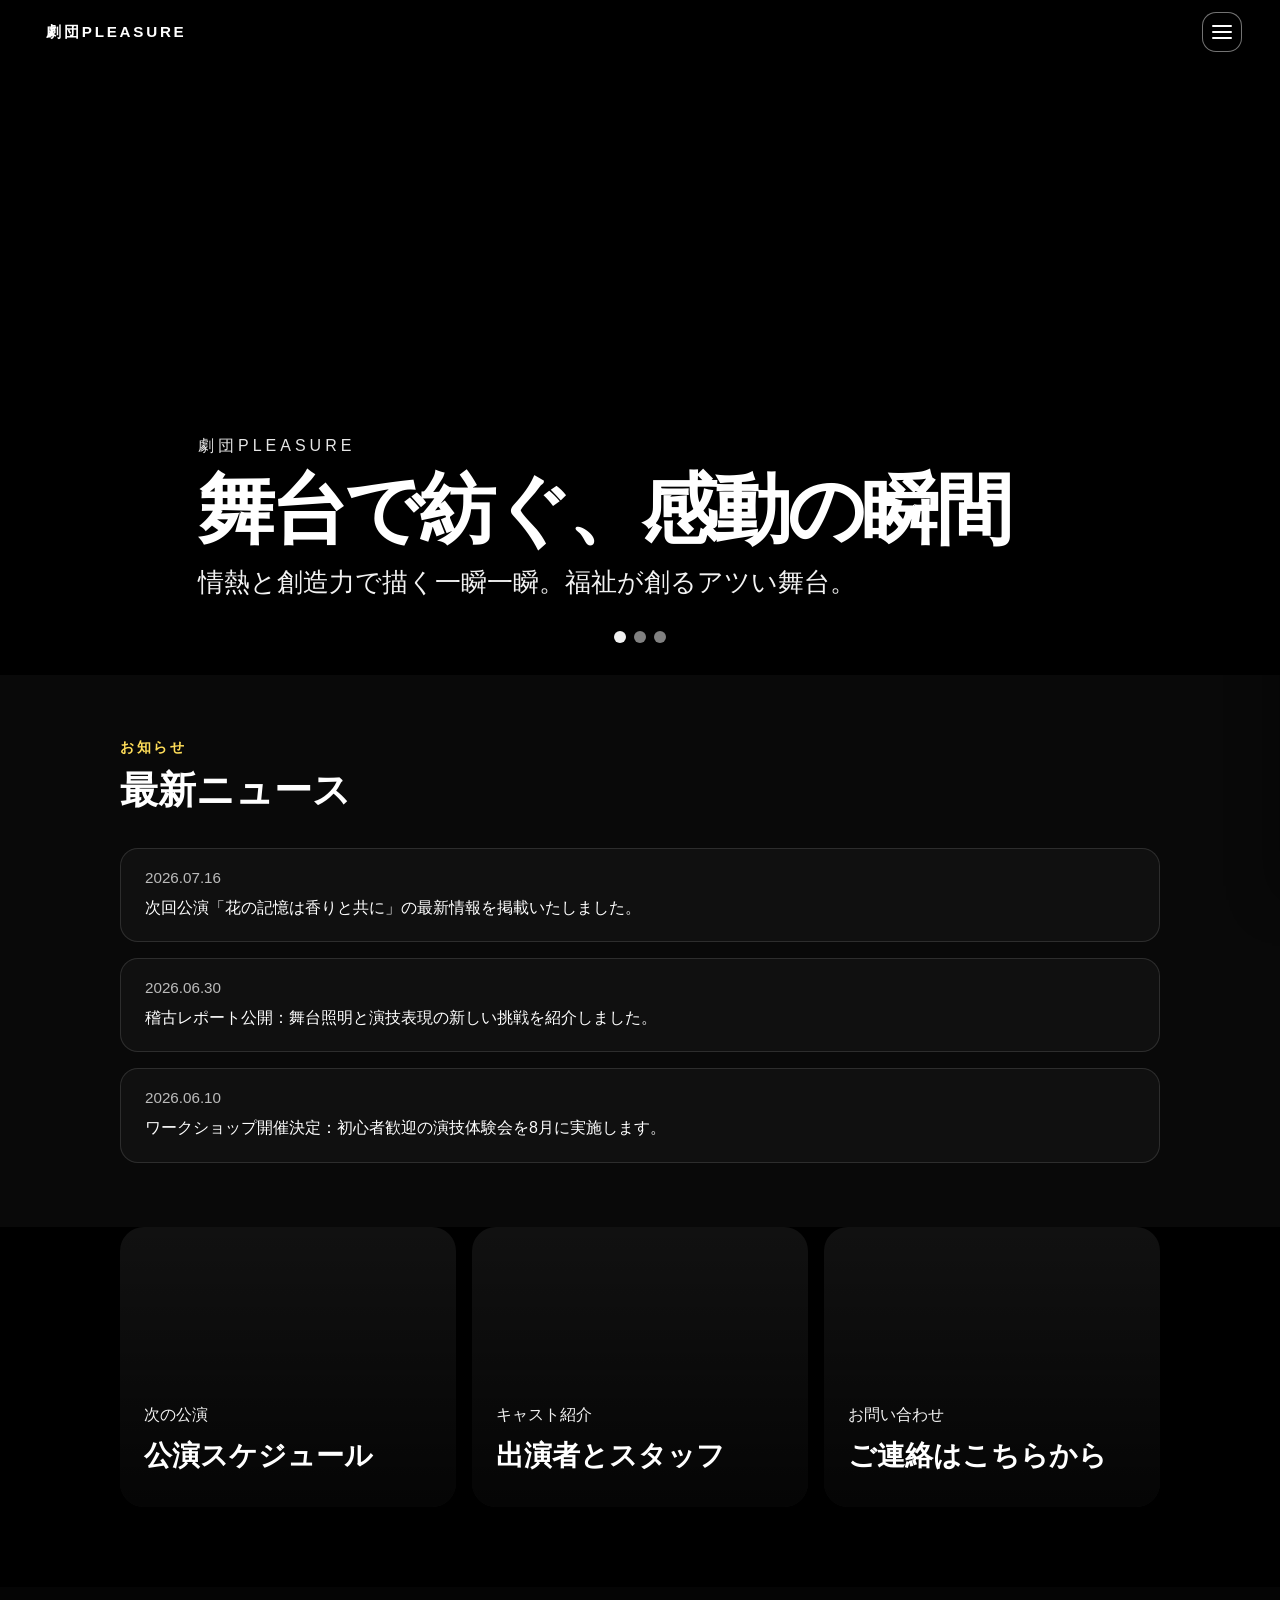
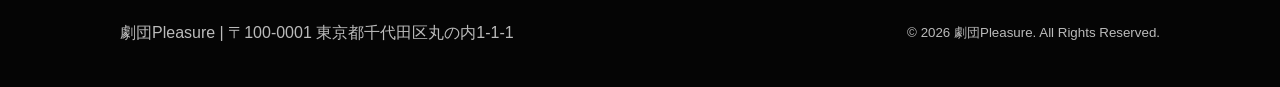
==== index.html @ 7411cb07 "Add files via upload" ====
<!DOCTYPE html>
<html lang="ja">

<head>
    <meta charset="UTF-8">
    <meta name="viewport" content="width=device-width, initial-scale=1.0">
    <title>劇団Pleasure</title>
    <link rel="stylesheet" href="styles.css">
</head>
<body>
    <header class="navbar">
        <a href="index.html" class="navbar__logo">劇団Pleasure</a>
        <button class="navbar__toggle" type="button" aria-expanded="false" aria-controls="main-menu">
            <span aria-hidden="true"></span>
        </button>
    </header>
    <div class="navbar__backdrop" data-navbar-backdrop></div>
    <nav class="navbar__menu" id="main-menu" aria-hidden="true">
        <ul>
            <li><a href="index.html">ホーム</a></li>
            <li><a href="news.html">お知らせ</a></li>
            <li><a href="schedule.html">公演スケジュール</a></li>
            <li><a href="ticket.html">チケット</a></li>
            <li><a href="cast.html">出演者紹介</a></li>
            <li><a href="contact.html">お問い合わせ</a></li>
        </ul>
    </nav>
    <section class="hero">
        <div class="hero__slide active" style="background-image:url('https://images.unsplash.com/photo-1524985069026-dd778a71c7b4?auto=format&fit=crop&w=1600&q=80');"></div>
        <div class="hero__slide" style="background-image:url('https://images.unsplash.com/photo-1488161628813-04466f872be2?auto=format&fit=crop&w=1600&q=80');"></div>
        <div class="hero__slide" style="background-image:url('https://images.unsplash.com/photo-1511671782779-c97d3d27a1d4?auto=format&fit=crop&w=1600&q=80');"></div>
        <div class="hero__overlay"></div>
        <div class="hero__content">
            <p class="hero__eyebrow">劇団Pleasure</p>
            <h1 class="hero__title">舞台で紡ぐ、感動の瞬間</h1>
            <p class="hero__subtitle">情熱と創造力で描く一瞬一瞬。福祉が創るアツい舞台。</p>
        </div>
        <div class="hero__nav" aria-label="スライドショーのナビゲーション">
            <button class="active" aria-label="スライド1"></button>
            <button aria-label="スライド2"></button>
            <button aria-label="スライド3"></button>
        </div>
    </section>

    <section id="announcement" class="announcement">
        <div class="container">
            <div class="announcement__head">
                <p class="section-label">お知らせ</p>
                <h2>最新ニュース</h2>
            </div>
            <ul class="announcement__list">
                <li>
                    <span>2026.07.16</span>
                    <p>次回公演「花の記憶は香りと共に」の最新情報を掲載いたしました。</p>
                </li>
                <li>
                    <span>2026.06.30</span>
                    <p>稽古レポート公開：舞台照明と演技表現の新しい挑戦を紹介しました。</p>
                </li>
                <li>
                    <span>2026.06.10</span>
                    <p>ワークショップ開催決定：初心者歓迎の演技体験会を8月に実施します。</p>
                </li>
            </ul>
        </div>
    </section>

    <section class="jump-cards">
        <a class="card" href="schedule.html" aria-label="次の公演ページへ移動">
            <div class="card__bg" style="background-image:url('https://images.unsplash.com/photo-1518972559570-4ca3501278f4?auto=format&fit=crop&w=1200&q=80');"></div>
            <div class="card__copy">
                <p>次の公演</p>
                <h3>公演スケジュール</h3>
            </div>
        </a>
        <a class="card" href="cast.html" aria-label="キャスト紹介ページへ移動">
            <div class="card__bg" style="background-image:url('https://images.unsplash.com/photo-1490481651871-ab68de25d43d?auto=format&fit=crop&w=1200&q=80');"></div>
            <div class="card__copy">
                <p>キャスト紹介</p>
                <h3>出演者とスタッフ</h3>
            </div>
        </a>
        <a class="card" href="contact.html" aria-label="お問い合わせページへ移動">
            <div class="card__bg" style="background-image:url('https://images.unsplash.com/photo-1500530855697-b586d89ba3ee?auto=format&fit=crop&w=1200&q=80');"></div>
            <div class="card__copy">
                <p>お問い合わせ</p>
                <h3>ご連絡はこちらから</h3>
            </div>
        </a>
    </section>

    <footer class="site-footer">
        <div class="container footer-inner">
            <p>劇団Pleasure | 〒100-0001 東京都千代田区丸の内1-1-1</p>
            <small>&copy; 2026 劇団Pleasure. All Rights Reserved.</small>
        </div>
    </footer>

    <script src="scripts.js"></script>
</body>
</html>
---- styles.css ----
﻿* {
    box-sizing: border-box;
}

html {
    scroll-behavior: smooth;
}

body {
    margin: 0;
    font-family: "Yu Gothic", "Hiragino Kaku Gothic ProN", Meiryo, sans-serif;
    color: #fff;
    background: #000;
}

.container {
    width: min(1040px, calc(100% - 4rem));
    margin: 0 auto;
}

.navbar {
    position: fixed;
    top: 0;
    left: 0;
    width: 100%;
    z-index: 6;
    display: flex;
    align-items: center;
    justify-content: space-between;
    padding: 0.75rem 3vw;
    box-sizing: border-box;
    backdrop-filter: blur(10px);
}

.navbar__logo {
    color: #fff;
    text-decoration: none;
    font-weight: 700;
    letter-spacing: 0.18em;
    text-transform: uppercase;
    font-size: 0.95rem;
    padding: 0.15rem 0.5rem;
}

.navbar__toggle {
    position: relative;
    z-index: 7;
    width: 40px;
    height: 40px;
    border-radius: 14px;
    border: 1px solid rgba(255, 255, 255, 0.45);
    background: rgba(0, 0, 0, 0.4);
    color: #fff;
    display: inline-flex;
    align-items: center;
    justify-content: center;
    cursor: pointer;
    padding: 0;
}

.navbar__toggle span,
.navbar__toggle span::before,
.navbar__toggle span::after {
    display: block;
    width: 20px;
    height: 2px;
    background: #fff;
    border-radius: 999px;
    transition: transform 0.25s ease, opacity 0.25s ease;
    position: relative;
}

.navbar__toggle span::before,
.navbar__toggle span::after {
    content: '';
    position: absolute;
    left: 0;
}

.navbar__toggle span::before {
    top: -6px;
}

.navbar__toggle span::after {
    top: 6px;
}

.navbar__toggle.open span {
    background: transparent;
}

.navbar__toggle.open span::before {
    transform: translateY(6px) rotate(45deg);
}

.navbar__toggle.open span::after {
    transform: translateY(-6px) rotate(-45deg);
}

.navbar__menu {
    position: fixed;
    top: 0;
    right: 0;
    width: min(320px, 100%);
    height: 100%;
    padding: 5rem 1.5rem 1.5rem;
    background: #0a0a0a;
    transform: translateX(100%);
    transition: transform 0.35s ease;
    box-shadow: -8px 0 40px rgba(0, 0, 0, 0.35);
    z-index: 5;
}

.navbar__menu.open {
    transform: translateX(0);
}

.navbar__menu ul {
    list-style: none;
    margin: 0;
    padding: 0;
    display: grid;
    gap: 0.75rem;
}

.navbar__menu a {
    display: block;
    color: #fff;
    text-decoration: none;
    font-size: 1.1rem;
    padding: 0.85rem 1rem;
    border-radius: 14px;
    transition: background 0.2s ease;
}

.navbar__menu a:hover {
    background: rgba(255, 255, 255, 0.08);
}

.navbar__backdrop {
    position: fixed;
    inset: 0;
    background: rgba(0, 0, 0, 0.45);
    opacity: 0;
    visibility: hidden;
    transition: opacity 0.25s ease;
    z-index: 4;
}

.navbar__backdrop.open {
    opacity: 1;
    visibility: visible;
}

.hero {
    position: relative;
    width: 100%;
    min-height: 75vh;
    max-height: 900px;
    overflow: hidden;
    padding-top: 4.5rem;
}

.hero__slide {
    position: absolute;
    inset: 0;
    background-size: cover;
    background-position: center;
    opacity: 0;
    transition: opacity 1s ease;
}

.hero__slide.active {
    opacity: 1;
}

.hero__overlay {
    position: absolute;
    inset: 0;
    background: linear-gradient(180deg, rgba(0, 0, 0, 0.25), rgba(0, 0, 0, 0.80));
    z-index: 1;
}

.hero__content {
    position: absolute;
    left: 0;
    right: 0;
    bottom: 4.5rem;
    z-index: 2;
    display: flex;
    flex-direction: column;
    justify-content: flex-end;
    align-items: flex-start;
    padding: 0 3rem 0;
    max-width: 980px;
    margin: 0 auto;
}

.hero__eyebrow {
    margin: 0 0 1rem;
    font-size: 1rem;
    letter-spacing: 0.25em;
    text-transform: uppercase;
    opacity: 0.9;
}

.hero__title {
    margin: 0;
    font-size: clamp(3rem, 6vw, 5.5rem);
    line-height: 0.95;
    letter-spacing: -0.05em;
}

.hero__subtitle {
    margin: 1rem 0 0;
    font-size: clamp(1.1rem, 2vw, 1.8rem);
    max-width: 720px;
    line-height: 1.6;
    opacity: 0.95;
}

.hero__nav {
    position: absolute;
    left: 50%;
    bottom: 2rem;
    transform: translateX(-50%);
    z-index: 2;
    display: flex;
    gap: 0.5rem;
}

.hero__nav button {
    width: 12px;
    height: 12px;
    border-radius: 50%;
    border: none;
    background: rgba(255, 255, 255, 0.5);
    cursor: pointer;
    transition: background-color 0.25s ease;
}

.hero__nav button.active,
.hero__nav button:hover {
    background: rgba(255, 255, 255, 0.95);
}

.announcement {
    padding: 4rem 0;
    background: #090909;
}

.announcement__head {
    display: flex;
    flex-direction: column;
    gap: 0.5rem;
    margin-bottom: 2rem;
}

.section-label {
    margin: 0;
    color: #ffde59;
    font-weight: 700;
    letter-spacing: 0.2em;
    text-transform: uppercase;
    font-size: 0.85rem;
}

.announcement h2 {
    margin: 0;
    font-size: clamp(2rem, 3vw, 2.8rem);
}

.announcement__list {
    list-style: none;
    padding: 0;
    margin: 0;
    display: grid;
    gap: 1rem;
}

.announcement__list li {
    padding: 1.25rem 1.5rem;
    border: 1px solid rgba(255, 255, 255, 0.12);
    border-radius: 18px;
    background: rgba(255, 255, 255, 0.03);
}

.announcement__list li span {
    display: inline-block;
    margin-bottom: 0.5rem;
    color: #bbb;
    font-size: 0.95rem;
}

.announcement__list li p {
    margin: 0;
    line-height: 1.7;
}

.jump-cards {
    display: grid;
    grid-template-columns: repeat(3, minmax(0, 1fr));
    gap: 1rem;
    margin: 0 auto 3rem;
    padding: 0 0 2rem;
    width: min(1040px, calc(100% - 4rem));
}

.card {
    position: relative;
    display: block;
    min-height: 280px;
    border-radius: 24px;
    overflow: hidden;
    text-decoration: none;
    color: inherit;
    background: #111;
}

.card__bg {
    position: absolute;
    inset: 0;
    background-size: cover;
    background-position: center;
    filter: brightness(0.65);
    transition: transform 0.4s ease;
}

.card:hover .card__bg {
    transform: scale(1.04);
}

.card__copy {
    position: relative;
    z-index: 1;
    height: 100%;
    display: flex;
    flex-direction: column;
    justify-content: flex-end;
    padding: 1.5rem 1.5rem 2rem;
    background: linear-gradient(180deg, rgba(0, 0, 0, 0) 0%, rgba(0, 0, 0, 0.72) 100%);
    overflow-wrap: break-word;
    box-sizing: border-box;
}

.card__copy p {
    margin: 0 0 0.5rem;
    font-size: 1rem;
    opacity: 0.95;
    line-height: 1.65;
    hyphens: auto;
    word-break: break-word;
}

.card__copy h3 {
    margin: 0;
    font-size: clamp(1.25rem, 2.2vw, 1.8rem);
    line-height: 1.35;
    overflow-wrap: break-word;
    word-break: break-word;
}

.content-block {
    padding: 4rem 0 6rem;
}

.cast-grid {
    display: grid;
    grid-template-columns: repeat(auto-fit, minmax(260px, 1fr));
    gap: 1.5rem;
    margin-top: 2rem;
}

.cast-card {
    background: rgba(255, 255, 255, 0.08);
    border: 1px solid rgba(255, 255, 255, 0.16);
    border-radius: 28px;
    overflow: hidden;
    box-shadow: 0 18px 60px rgba(0, 0, 0, 0.16);
}

.cast-card__photo {
    display: grid;
    place-items: center;
    min-height: 320px;
    padding: 1.5rem;
    background: linear-gradient(180deg, rgba(255, 255, 255, 0.16), rgba(255, 255, 255, 0.06));
    color: rgba(255, 255, 255, 0.7);
    font-size: 0.95rem;
    letter-spacing: 0.08em;
    text-transform: uppercase;
}

.cast-card__body {
    padding: 1.5rem;
}

.cast-card__role {
    margin: 0 0 0.5rem;
    font-size: 0.95rem;
    letter-spacing: 0.15em;
    text-transform: uppercase;
    color: #ddd;
}

.cast-card__name {
    margin: 0 0 0.85rem;
    font-size: clamp(1.4rem, 2.2vw, 2rem);
    line-height: 1.1;
}

.cast-card__description {
    margin: 0;
    color: #e8e8e8;
    line-height: 1.8;
    font-size: 1rem;
}

.glass-panel {
    display: block;
    width: min(100%, 900px);
    gap: 0.9rem;
    padding: 1.25rem 1.5rem;
    background: rgba(255, 255, 255, 0.08);
    border: 1px solid rgba(255, 255, 255, 0.18);
    backdrop-filter: blur(14px);
    border-radius: 18px;
    box-shadow: 0 18px 60px rgba(0, 0, 0, 0.18);
}

.content-block h2 {
    margin: 0 0 1rem;
    font-size: clamp(2rem, 3vw, 2.5rem);
}

.content-block p {
    margin: 0 0 1.75rem;
    color: #ddd;
    line-height: 1.8;
}

.contact-form {
    display: grid;
    gap: 1rem;
    margin-top: 2rem;
    max-width: 700px;
}

.contact-form__field {
    display: grid;
    gap: 0.65rem;
}

.contact-form__field span {
    font-size: 0.95rem;
    color: #ddd;
}

.contact-form input,
.contact-form textarea {
    width: 100%;
    border: 1px solid rgba(255, 255, 255, 0.18);
    border-radius: 16px;
    background: rgba(255, 255, 255, 0.05);
    color: #fff;
    padding: 1rem 1rem;
    font: inherit;
}

.contact-form input::placeholder,
.contact-form textarea::placeholder {
    color: rgba(255, 255, 255, 0.55);
}

.contact-form textarea {
    min-height: 160px;
    resize: vertical;
}

.contact-form button {
    width: fit-content;
    padding: 0.95rem 1.75rem;
    border: none;
    border-radius: 999px;
    background: #fff;
    color: #111;
    font-weight: 700;
    cursor: pointer;
    transition: transform 0.2s ease, box-shadow 0.2s ease;
}

.contact-form button:hover {
    transform: translateY(-1px);
    box-shadow: 0 14px 30px rgba(255, 255, 255, 0.16);
}

.contact-form__hint {
    margin: 0;
    font-size: 0.95rem;
    color: rgba(255, 255, 255, 0.7);
}

.site-footer {
    padding: 2rem 0 2.5rem;
    background: #050505;
    color: #bbb;
}

.site-footer p,
.site-footer small {
    margin: 0;
    line-height: 1.8;
}

.footer-inner {
    display: flex;
    flex-wrap: wrap;
    justify-content: space-between;
    gap: 1rem;
    align-items: center;
}

@media (max-width: 900px) {
    .hero {
        min-height: 65vh;
    }

    .hero__content {
        bottom: 3.5rem;
        padding: 0 3rem;
    }

    .announcement {
        padding: 3rem 0;
    }

    .announcement__list li {
        padding: 1rem 1.25rem;
    }

    .jump-cards {
        grid-template-columns: 1fr;
    }

    .content-block {
        padding: 3rem 0 5rem;
    }

    .cast-grid {
        gap: 1.25rem;
    }

    .glass-panel,
    .cast-card {
        border-radius: 22px;
    }

    .footer-inner {
        flex-direction: column;
        align-items: flex-start;
    }
}

@media (max-width: 640px) {
    .navbar {
        padding: 0.75rem 1.5rem;
    }

    .navbar__logo {
        font-size: 0.9rem;
    }

    .hero {
        min-height: 60vh;
    }

    .hero__content {
        bottom: 2rem;
        padding: 0 1.5rem;
    }

    .hero__subtitle {
        font-size: 1.1rem;
        max-width: none;
    }

    .hero__nav {
        bottom: 1rem;
    }

    .announcement__list li {
        padding: 0.95rem 1rem;
    }

    .content-block {
        padding: 2.5rem 0 4rem;
    }

    .cast-card__photo {
        min-height: 240px;
    }

    .cast-card__body,
    .glass-panel {
        padding: 1.1rem 1rem;
    }

    .contact-form input,
    .contact-form textarea {
        padding: 0.9rem 1rem;
    }

    .contact-form button {
        width: 100%;
    }

    .ticket-list {
        padding-left: 1rem;
    }

    .footer-inner {
        width: 100%;
        justify-content: center;
        text-align: center;
    }
}
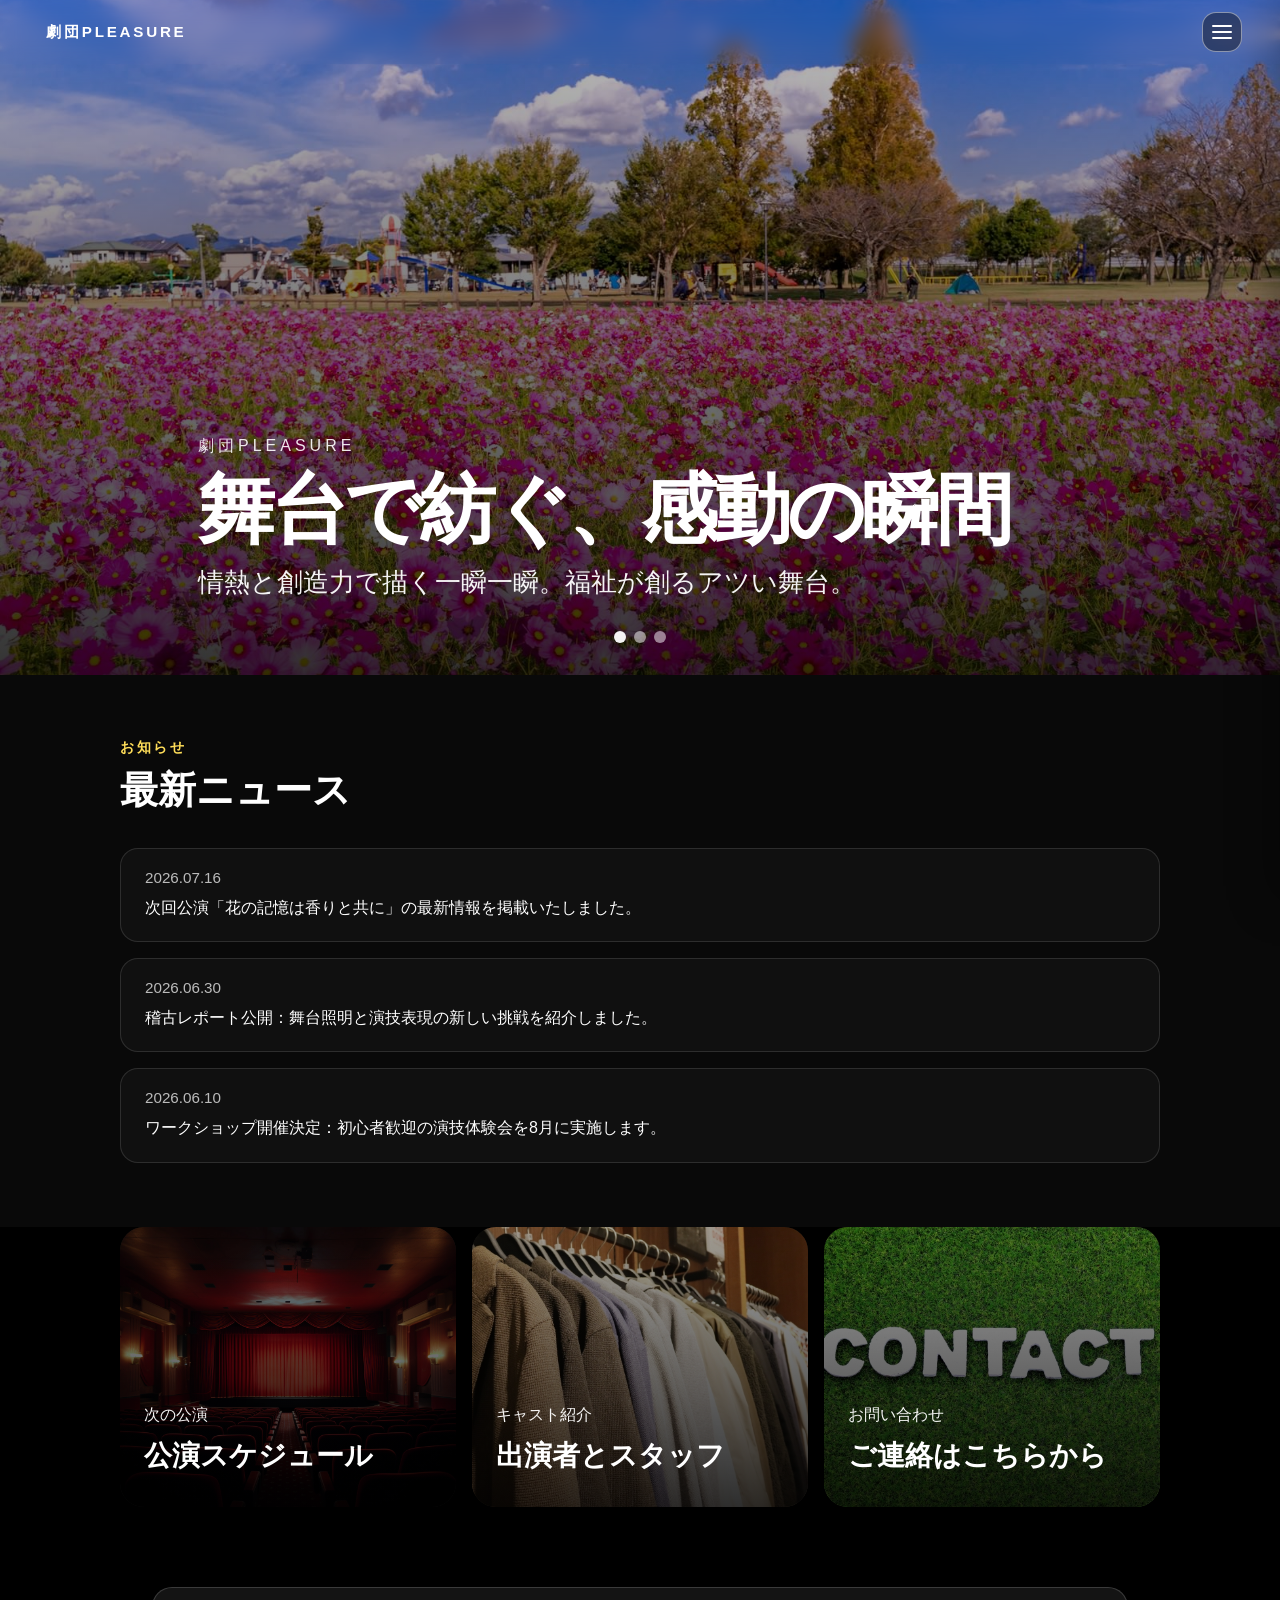
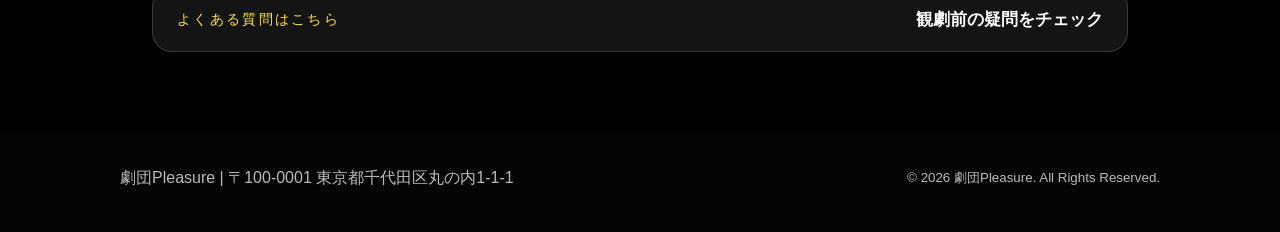
==== commit 9cb33821: "Add files via upload" ====
--- a/index.html
+++ b/index.html
@@ -22,13 +22,14 @@
             <li><a href="schedule.html">公演スケジュール</a></li>
             <li><a href="ticket.html">チケット</a></li>
             <li><a href="cast.html">出演者紹介</a></li>
+            <li><a href="faq.html">Q&A</a></li>
             <li><a href="contact.html">お問い合わせ</a></li>
         </ul>
     </nav>
     <section class="hero">
-        <div class="hero__slide active" style="background-image:url('https://images.unsplash.com/photo-1524985069026-dd778a71c7b4?auto=format&fit=crop&w=1600&q=80');"></div>
-        <div class="hero__slide" style="background-image:url('https://images.unsplash.com/photo-1488161628813-04466f872be2?auto=format&fit=crop&w=1600&q=80');"></div>
-        <div class="hero__slide" style="background-image:url('https://images.unsplash.com/photo-1511671782779-c97d3d27a1d4?auto=format&fit=crop&w=1600&q=80');"></div>
+        <div class="hero__slide active" style="background-image:url('images/013ELA201029A_TP_V.jpg');"></div>
+        <div class="hero__slide" style="background-image:url('images/4256189_m.jpg');"></div>
+        <div class="hero__slide" style="background-image:url('images/23548388.jpg');"></div>
         <div class="hero__overlay"></div>
         <div class="hero__content">
             <p class="hero__eyebrow">劇団Pleasure</p>
@@ -67,26 +68,35 @@
 
     <section class="jump-cards">
         <a class="card" href="schedule.html" aria-label="次の公演ページへ移動">
-            <div class="card__bg" style="background-image:url('https://images.unsplash.com/photo-1518972559570-4ca3501278f4?auto=format&fit=crop&w=1200&q=80');"></div>
+            <div class="card__bg" style="background-image:url('images/27313495_m.jpg');"></div>
             <div class="card__copy">
                 <p>次の公演</p>
                 <h3>公演スケジュール</h3>
             </div>
         </a>
         <a class="card" href="cast.html" aria-label="キャスト紹介ページへ移動">
-            <div class="card__bg" style="background-image:url('https://images.unsplash.com/photo-1490481651871-ab68de25d43d?auto=format&fit=crop&w=1200&q=80');"></div>
+            <div class="card__bg" style="background-image:url('images/4013990_s.jpg');"></div>
             <div class="card__copy">
                 <p>キャスト紹介</p>
                 <h3>出演者とスタッフ</h3>
             </div>
         </a>
         <a class="card" href="contact.html" aria-label="お問い合わせページへ移動">
-            <div class="card__bg" style="background-image:url('https://images.unsplash.com/photo-1500530855697-b586d89ba3ee?auto=format&fit=crop&w=1200&q=80');"></div>
+            <div class="card__bg" style="background-image:url('images/2037165_s.jpg');"></div>
             <div class="card__copy">
                 <p>お問い合わせ</p>
                 <h3>ご連絡はこちらから</h3>
             </div>
         </a>
+    </section>
+
+    <section class="home-cta">
+        <div class="container">
+            <a href="faq.html" class="home-cta__link">
+                <span>よくある質問はこちら</span>
+                <strong>観劇前の疑問をチェック</strong>
+            </a>
+        </div>
     </section>
 
     <footer class="site-footer">
--- a/styles.css
+++ b/styles.css
@@ -439,6 +439,49 @@
     line-height: 1.8;
 }
 
+.home-cta {
+    margin: 0 auto 3rem;
+    padding: 0 0 2rem;
+    width: min(1040px, calc(100% - 4rem));
+}
+
+.home-cta__link {
+    display: flex;
+    align-items: center;
+    justify-content: space-between;
+    gap: 1rem;
+    padding: 1.25rem 1.5rem;
+    border-radius: 20px;
+    text-decoration: none;
+    color: #fff;
+    background: rgba(255, 255, 255, 0.08);
+    border: 1px solid rgba(255, 255, 255, 0.16);
+    box-shadow: 0 14px 40px rgba(0, 0, 0, 0.16);
+}
+
+@media (max-width: 640px) {
+    .home-cta__link {
+        flex-direction: column;
+        align-items: flex-start;
+        padding: 1rem 1.1rem;
+    }
+
+    .home-cta__link strong {
+        font-size: 0.98rem;
+    }
+}
+
+.home-cta__link span {
+    color: #ffde59;
+    font-size: 0.9rem;
+    letter-spacing: 0.16em;
+    text-transform: uppercase;
+}
+
+.home-cta__link strong {
+    font-size: 1.05rem;
+}
+
 .contact-form {
     display: grid;
     gap: 1rem;
@@ -563,59 +606,111 @@
 
 @media (max-width: 640px) {
     .navbar {
-        padding: 0.75rem 1.5rem;
+        padding: 0.75rem 1.25rem;
     }
 
     .navbar__logo {
-        font-size: 0.9rem;
+        font-size: 0.85rem;
+        letter-spacing: 0.12em;
+    }
+
+    .container {
+        width: min(1040px, calc(100% - 2rem));
     }
 
     .hero {
-        min-height: 60vh;
+        min-height: 58vh;
+        padding-top: 3.5rem;
     }
 
     .hero__content {
         bottom: 2rem;
-        padding: 0 1.5rem;
+        padding: 0 1.25rem;
+        align-items: flex-start;
+    }
+
+    .hero__eyebrow {
+        margin-bottom: 0.75rem;
+        font-size: 0.85rem;
+    }
+
+    .hero__title {
+        font-size: clamp(2.2rem, 8vw, 2.8rem);
+        line-height: 1.05;
     }
 
     .hero__subtitle {
-        font-size: 1.1rem;
+        font-size: 1rem;
+        line-height: 1.7;
         max-width: none;
+        margin-top: 0.8rem;
     }
 
     .hero__nav {
-        bottom: 1rem;
+        bottom: 0.9rem;
+    }
+
+    .announcement {
+        padding: 2.5rem 0;
+    }
+
+    .announcement h2 {
+        font-size: 1.7rem;
     }
 
     .announcement__list li {
         padding: 0.95rem 1rem;
     }
 
+    .announcement__list li p {
+        line-height: 1.65;
+    }
+
     .content-block {
-        padding: 2.5rem 0 4rem;
+        padding: 2.25rem 0 3.5rem;
+    }
+
+    .content-block h2 {
+        font-size: 1.7rem;
+    }
+
+    .content-block p {
+        margin-bottom: 1.25rem;
+        font-size: 0.95rem;
+        line-height: 1.75;
+    }
+
+    .cast-grid {
+        grid-template-columns: 1fr;
+        gap: 1rem;
     }
 
     .cast-card__photo {
-        min-height: 240px;
+        min-height: 220px;
     }
 
     .cast-card__body,
     .glass-panel {
-        padding: 1.1rem 1rem;
+        padding: 1rem 0.95rem;
+    }
+
+    .cast-card__name {
+        font-size: 1.25rem;
+    }
+
+    .contact-form {
+        margin-top: 1.25rem;
     }
 
     .contact-form input,
     .contact-form textarea {
         padding: 0.9rem 1rem;
+        font-size: 0.95rem;
     }
 
     .contact-form button {
         width: 100%;
-    }
-
-    .ticket-list {
-        padding-left: 1rem;
+        padding: 0.95rem 1rem;
     }
 
     .footer-inner {
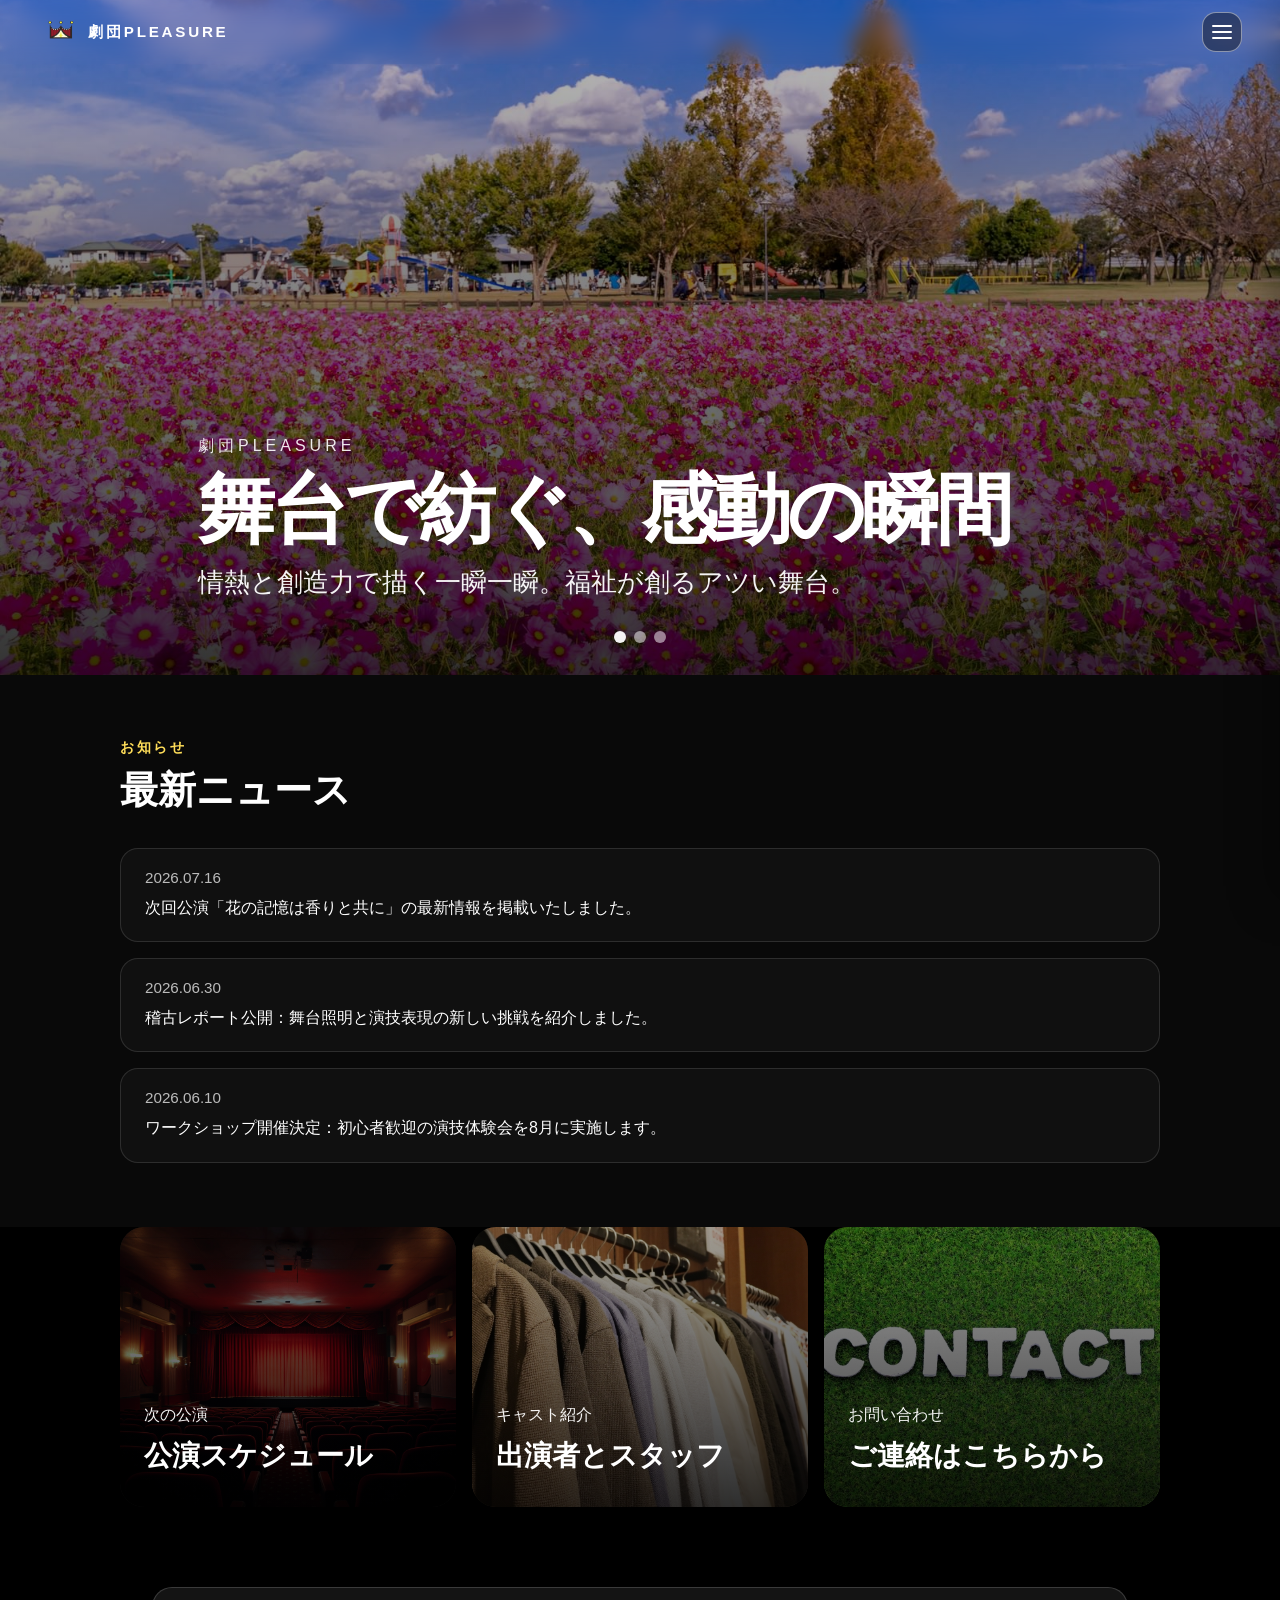
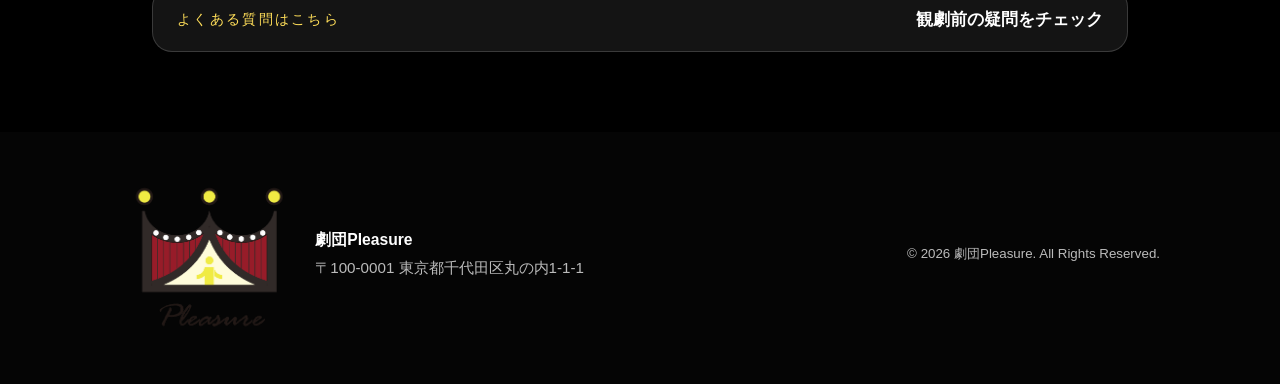
==== commit abc225d9: "Add files via upload" ====
--- a/index.html
+++ b/index.html
@@ -9,7 +9,13 @@
 </head>
 <body>
     <header class="navbar">
-        <a href="index.html" class="navbar__logo">劇団Pleasure</a>
+        <a href="index.html" class="navbar__logo">
+            <img src="images/劇団ロゴ.png" alt="劇団Pleasure ロゴ" class="navbar__logo-icon">
+            <div class="navbar__brand-text">
+                <span class="navbar__logo-text">劇団Pleasure</span>
+                <small class="navbar__tagline">舞台で紡ぐ物語</small>
+            </div>
+        </a>
         <button class="navbar__toggle" type="button" aria-expanded="false" aria-controls="main-menu">
             <span aria-hidden="true"></span>
         </button>
@@ -101,7 +107,13 @@
 
     <footer class="site-footer">
         <div class="container footer-inner">
-            <p>劇団Pleasure | 〒100-0001 東京都千代田区丸の内1-1-1</p>
+            <div class="footer__brand">
+                <img src="images/劇団ロゴ(タイトル入り).png" alt="劇団Pleasure ロゴ（タイトル入り）" class="footer__logo-full">
+                <div>
+                    <p class="footer__tagline">劇団Pleasure</p>
+                    <p class="footer__address">〒100-0001 東京都千代田区丸の内1-1-1</p>
+                </div>
+            </div>
             <small>&copy; 2026 劇団Pleasure. All Rights Reserved.</small>
         </div>
     </footer>
--- a/styles.css
+++ b/styles.css
@@ -33,6 +33,9 @@
 }
 
 .navbar__logo {
+    display: inline-flex;
+    align-items: center;
+    gap: 0.75rem;
     color: #fff;
     text-decoration: none;
     font-weight: 700;
@@ -40,6 +43,42 @@
     text-transform: uppercase;
     font-size: 0.95rem;
     padding: 0.15rem 0.5rem;
+}
+
+.navbar__logo-icon {
+    width: 30px;
+    height: 30px;
+    display: block;
+}
+
+.navbar__brand-text {
+    display: inline-block;
+}
+
+.navbar__brand-text {
+    display: flex;
+    flex-direction: column;
+    line-height: 1;
+}
+
+.navbar__logo-text {
+    display: inline-block;
+}
+
+.navbar__tagline {
+    display: none;
+    font-size: 0.72rem;
+    color: rgba(255,255,255,0.85);
+    letter-spacing: 0.08em;
+}
+
+@media (max-width: 640px) {
+    .navbar__logo-icon {
+        width: 36px;
+        height: 36px;
+    }
+
+    /* keep brand text visible on small screens so the theater name shows */
 }
 
 .navbar__toggle {
@@ -555,6 +594,53 @@
     line-height: 1.8;
 }
 
+.footer__brand {
+    display: inline-flex;
+    align-items: center;
+    gap: 0.95rem;
+}
+
+.footer__logo-icon {
+    width: 44px;
+    height: 44px;
+    display: block;
+    border-radius: 50%;
+    background: rgba(255, 255, 255, 0.05);
+    padding: 0.45rem;
+}
+
+.footer__logo-full {
+    width: 180px;
+    height: auto;
+    display: block;
+}
+
+@media (max-width: 640px) {
+    .footer__logo-full {
+        width: 140px;
+    }
+}
+
+.footer__title {
+    margin: 0 0 0.15rem;
+    color: #fff;
+    font-size: 1rem;
+    font-weight: 700;
+}
+
+.footer__tagline {
+    margin: 0 0 0.25rem;
+    color: #fff;
+    font-size: 0.98rem;
+    font-weight: 600;
+}
+
+.footer__address {
+    margin: 0;
+    color: #bbb;
+    font-size: 0.95rem;
+}
+
 .footer-inner {
     display: flex;
     flex-wrap: wrap;
@@ -602,6 +688,11 @@
         flex-direction: column;
         align-items: flex-start;
     }
+
+    .footer__brand {
+        margin-bottom: 0.6rem;
+        align-items: center;
+    }
 }
 
 @media (max-width: 640px) {
@@ -713,9 +804,69 @@
         padding: 0.95rem 1rem;
     }
 
+    .home-cta {
+        margin: 0 auto 2rem;
+    }
+
+    .home-cta__link {
+        width: 100%;
+        padding: 1.25rem 1.2rem;
+        border-radius: 22px;
+        background: rgba(255, 255, 255, 0.08);
+        border: 1px solid rgba(255, 255, 255, 0.16);
+        box-shadow: 0 16px 35px rgba(0, 0, 0, 0.18);
+    }
+
+    .home-cta__link span {
+        font-size: 0.82rem;
+        letter-spacing: 0.18em;
+    }
+
+    .home-cta__link strong {
+        font-size: 1rem;
+    }
+
     .footer-inner {
         width: 100%;
         justify-content: center;
         text-align: center;
     }
 }
+
+/* Extra small screens: stack footer brand and center everything */
+@media (max-width: 420px) {
+    .navbar__logo-icon {
+        width: 28px;
+        height: 28px;
+    }
+
+    .navbar {
+        padding: 0.6rem 0.75rem;
+    }
+
+    .hero__content {
+        bottom: 1.6rem;
+        padding: 0 0.9rem;
+    }
+
+    .footer-inner {
+        flex-direction: column;
+        align-items: center;
+        gap: 0.6rem;
+        text-align: center;
+    }
+
+    .footer__brand {
+        flex-direction: column;
+        gap: 0.45rem;
+        align-items: center;
+    }
+
+    .footer__address {
+        font-size: 0.88rem;
+    }
+
+    .home-cta__link {
+        padding: 0.95rem 1rem;
+    }
+}
